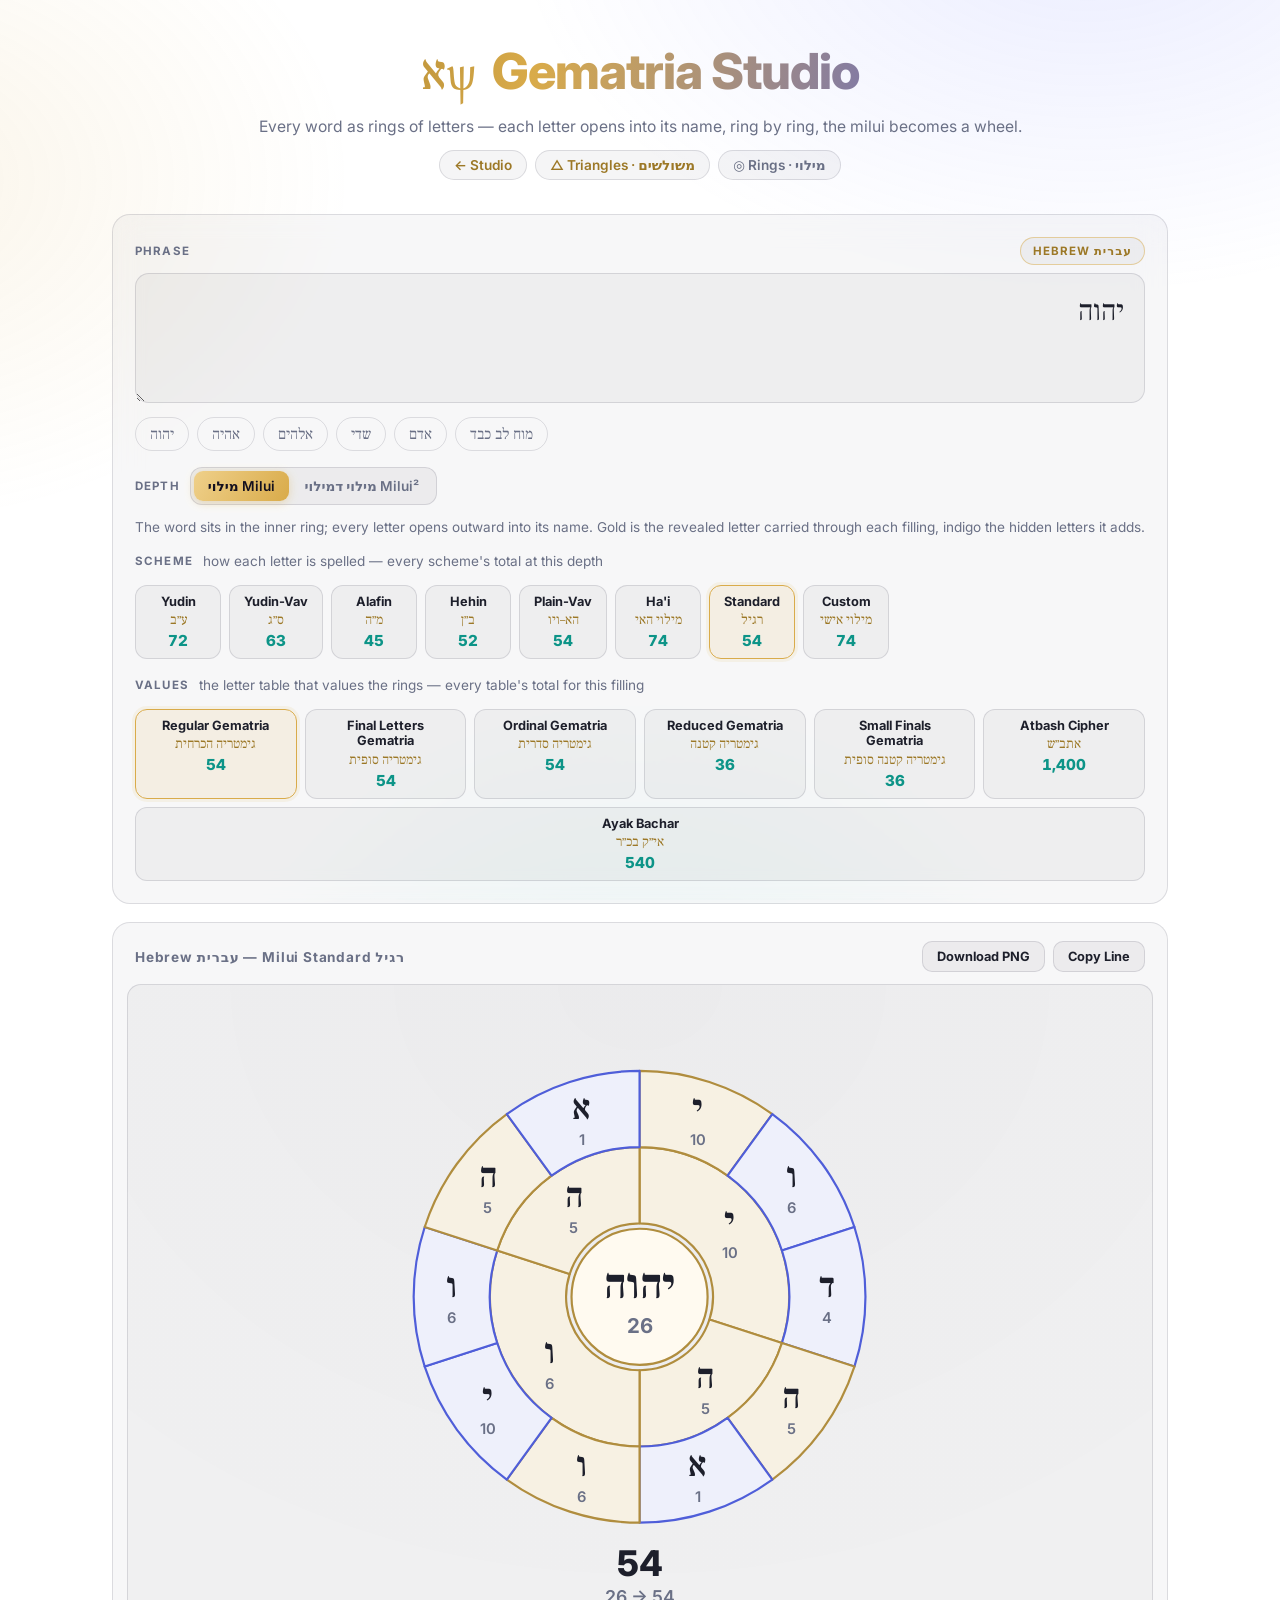
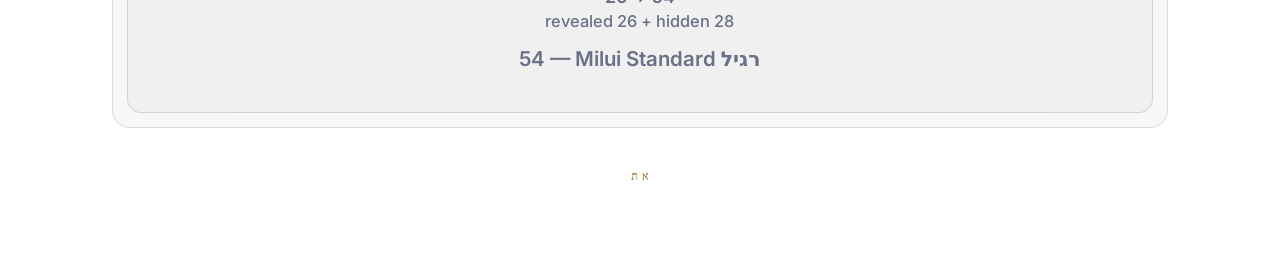
==== rings.html @ 841e675e "Add the Rings page: milui drawn as concentric rings A third page beside the Studio and Triangles. Ea" ====
<!DOCTYPE html>
<html lang="en">
<head>
  <meta charset="UTF-8" />
  <meta name="viewport" content="width=device-width, initial-scale=1.0" />
  <meta name="robots" content="noindex, nofollow" />
  <title>Gematria Studio — Rings</title>
  <link rel="stylesheet" href="styles.css" />
</head>
<body>
  <div class="aurora"></div>

  <div class="wrap">
    <header>
      <h1 class="brand"><a class="brand-link" href="index.html"><span class="glyphs">אψ</span>Gematria Studio</a></h1>
      <p class="tagline">Every word as rings of letters — each letter opens into its name, ring by ring, the milui becomes a wheel.</p>
      <nav class="site-nav"><a href="index.html">← Studio</a><a href="triangles.html">△ Triangles · משולשים</a><span class="site-nav-here">◎ Rings · מילוי</span></nav>
    </header>

    <!-- input -->
    <section class="card">
      <div class="input-row">
        <div class="phrase-box">
          <div class="phrase-head">
            <div class="phrase-keys">
              <span class="control-label">Phrase</span>
            </div>
            <span id="script-badge" class="script-badge he">Hebrew עברית</span>
          </div>
          <textarea id="phrase" rows="2" autocomplete="off" spellcheck="false" dir="rtl"
                    placeholder="e.g. יהוה · אלהים · שלום">יהוה</textarea>
        </div>
      </div>
      <div class="chips" id="chips">
        <button class="chip" data-text="יהוה">יהוה</button>
        <button class="chip" data-text="אהיה">אהיה</button>
        <button class="chip" data-text="אלהים">אלהים</button>
        <button class="chip" data-text="שדי">שדי</button>
        <button class="chip" data-text="אדם">אדם</button>
        <button class="chip" data-text="מוח לב כבד">מוח לב כבד</button>
      </div>
      <div class="controls tri-controls">
        <div class="control-group">
          <span class="control-label">Depth</span>
          <div class="seg" id="depth-seg">
            <button type="button" data-depth="1">מילוי Milui</button>
            <button type="button" data-depth="2">מילוי דמילוי Milui²</button>
          </div>
        </div>
        <p class="tri-hint">The word sits in the inner ring; every letter opens outward into its name. Gold is the revealed letter carried through each filling, indigo the hidden letters it adds.</p>
      </div>
      <div class="control-group tri-values-head">
        <span class="control-label">Scheme</span>
        <span class="tri-hint">how each letter is spelled — every scheme's total at this depth</span>
      </div>
      <div class="schemes visible" id="schemes"></div>
      <div class="control-group tri-values-head">
        <span class="control-label">Values</span>
        <span class="tri-hint">the letter table that values the rings — every table's total for this filling</span>
      </div>
      <div class="schemes visible" id="values"></div>
    </section>

    <!-- stage -->
    <section class="card stage-card">
      <div class="stage-toolbar">
        <span id="art-title">—</span>
        <div class="toolbar-actions">
          <button class="btn" id="dl-png">Download PNG</button>
          <button class="btn" id="copy-line">Copy Line</button>
        </div>
      </div>
      <div class="stage" id="stage"></div>
    </section>

    <footer>
      <span class="g">א</span>
      <span class="g">ת</span>
    </footer>
  </div>

  <!-- domain modules, in dependency order; gematria.js assembles the facade -->
  <script src="src/core.js"></script>
  <script src="src/alphabet-hebrew.js"></script>
  <script src="src/alphabet-greek.js"></script>
  <script src="src/alphabet-english.js"></script>
  <script src="src/ciphers.js"></script>
  <script src="src/insights.js"></script>
  <script src="src/milui-options.js"></script>
  <script src="src/milui-schemes.js"></script>
  <script src="src/milui-calc.js"></script>
  <script src="gematria.js"></script>
  <script src="rings.js"></script>
</body>
</html>
---- styles.css ----
/* ==========================================================================
   Gematria Studio — styles
   ========================================================================== */
@import url('https://fonts.googleapis.com/css2?family=Inter:wght@400;500;600;700;800&family=Frank+Ruhl+Libre:wght@400;500;700&family=Cardo:ital,wght@0,400;0,700;1,400&display=swap');

:root {
  --bg: #ffffff;
  --panel: rgba(20, 16, 42, 0.03);
  --panel-strong: rgba(20, 16, 42, 0.06);
  --line: rgba(20, 16, 42, 0.12);
  --text: #1d1f2b;
  --muted: #6a7086;
  --gold: #d9ab4a;
  --gold-soft: #efd08a;
  --gold-deep: #9c7827;
  --teal: #0d9488;
  --indigo: #4f5ed9;
  --prime: #d63b3b;
  --serif: 'Frank Ruhl Libre', 'Cardo', 'Times New Roman', serif;
  --sans: 'Inter', system-ui, -apple-system, 'Segoe UI', sans-serif;
  --radius: 18px;
}

* { box-sizing: border-box; margin: 0; padding: 0; }

html { color-scheme: light; }

body {
  font-family: var(--sans);
  background: var(--bg);
  color: var(--text);
  min-height: 100vh;
  overflow-x: hidden;
}

/* ambient background glow */
.aurora {
  position: fixed;
  inset: 0;
  z-index: -1;
  background:
    radial-gradient(60rem 40rem at 85% -10%, rgba(109, 124, 255, 0.14), transparent 60%),
    radial-gradient(50rem 36rem at -10% 20%, rgba(217, 171, 74, 0.12), transparent 60%),
    radial-gradient(46rem 40rem at 50% 120%, rgba(45, 212, 191, 0.08), transparent 60%);
  animation: drift 26s ease-in-out infinite alternate;
}
@keyframes drift {
  from { transform: translate3d(0, 0, 0) scale(1); }
  to   { transform: translate3d(-2%, 2%, 0) scale(1.06); }
}

.wrap {
  max-width: 1100px;
  margin: 0 auto;
  padding: 40px 22px 80px;
}

/* ---- header -------------------------------------------------------------- */
header { text-align: center; margin-bottom: 34px; }

.brand {
  font-size: clamp(2rem, 5vw, 3.1rem);
  font-weight: 800;
  letter-spacing: -0.02em;
  background: linear-gradient(100deg, var(--gold-deep) 10%, var(--gold) 40%, var(--indigo) 90%);
  -webkit-background-clip: text;
  background-clip: text;
  color: transparent;
}
.brand .glyphs {
  font-family: var(--serif);
  font-weight: 500;
  margin-right: 0.35em;
}
.tagline { color: var(--muted); margin-top: 10px; font-size: 0.98rem; }
.brand-link { color: inherit; text-decoration: none; }

/* ---- site navigation between the studio and its pages ------------------- */
.site-nav { display: flex; justify-content: center; flex-wrap: wrap; gap: 8px; margin-top: 14px; }
.site-nav a, .site-nav-here {
  font-size: 0.85rem;
  font-weight: 600;
  color: var(--gold-deep);
  text-decoration: none;
  background: rgba(20, 16, 42, 0.04);
  border: 1px solid var(--line);
  border-radius: 999px;
  padding: 6px 14px;
  transition: all 0.2s;
}
.site-nav a:hover { border-color: rgba(217, 171, 74, 0.5); transform: translateY(-1px); }
.site-nav-here { color: var(--muted); }
/* Rings page: each cell of a wheel fades in, staggered by --d */
.ring-cell { animation: ring-in 0.45s ease-out backwards; animation-delay: var(--d, 0ms); }
.ring-cell:hover path { filter: brightness(0.96); }
@keyframes ring-in { from { opacity: 0; } to { opacity: 1; } }
.tri-controls { margin-top: 16px; }
.tri-hint { color: var(--muted); font-size: 0.85rem; flex: 1 1 auto; min-width: 0; }
/* value pills carry long cipher names: let the name wrap so two fit a phone row */
#values .scheme-pill { flex: 1 1 140px; max-width: 100%; }
#values .s-name { white-space: normal; text-align: center; line-height: 1.2; }
.tri-values-head { margin-top: 18px; }
.seg button .heb { font-family: var(--serif); font-weight: 500; opacity: 0.8; margin-left: 4px; }

/* ---- cards --------------------------------------------------------------- */
.card {
  background: var(--panel);
  border: 1px solid var(--line);
  border-radius: var(--radius);
  backdrop-filter: blur(14px);
  -webkit-backdrop-filter: blur(14px);
  padding: 22px;
  margin-bottom: 18px;
}

/* ---- input --------------------------------------------------------------- */
.input-row { display: flex; gap: 12px; align-items: stretch; flex-wrap: wrap; }

.phrase-box { flex: 1 1 280px; }

/* badge + insert key row above the textarea */
.phrase-head {
  display: flex;
  align-items: center;
  justify-content: space-between;
  gap: 8px;
  margin-bottom: 8px;
}

.phrase-box textarea {
  display: block;
  width: 100%;
  min-height: 130px;
  resize: vertical;
  line-height: 1.5;
  font-family: var(--serif);
  font-size: clamp(1.3rem, 3vw, 1.8rem);
  padding: 16px 20px;
  color: var(--text);
  background: rgba(20, 16, 42, 0.04);
  border: 1px solid var(--line);
  border-radius: 14px;
  outline: none;
  transition: border-color 0.25s, box-shadow 0.25s;
}
.phrase-box textarea:focus {
  border-color: rgba(217, 171, 74, 0.55);
  box-shadow: 0 0 0 4px rgba(217, 171, 74, 0.12);
}
.phrase-box textarea::placeholder { color: #9aa0b4; font-family: var(--sans); font-size: 1.05rem; }

/* session-only comment box in the stage card */
.comment-box { margin-bottom: 14px; }
.comment-box textarea {
  display: block;
  width: 100%;
  min-height: 52px;
  resize: vertical;
  line-height: 1.5;
  font-family: var(--sans);
  font-size: 0.95rem;
  padding: 10px 14px;
  color: var(--text);
  background: rgba(20, 16, 42, 0.04);
  border: 1px solid var(--line);
  border-radius: 12px;
  outline: none;
  transition: border-color 0.25s, box-shadow 0.25s;
}
.comment-box textarea:focus {
  border-color: rgba(217, 171, 74, 0.55);
  box-shadow: 0 0 0 4px rgba(217, 171, 74, 0.12);
}
.comment-box textarea::placeholder { color: #9aa0b4; }

.script-badge {
  font-size: 0.72rem;
  font-weight: 700;
  letter-spacing: 0.09em;
  text-transform: uppercase;
  padding: 6px 12px;
  border-radius: 999px;
  border: 1px solid var(--line);
  color: var(--muted);
  background: rgba(20, 16, 42, 0.04);
  transition: all 0.3s;
  pointer-events: none;
}
.script-badge.he { color: var(--gold-deep); border-color: rgba(217, 171, 74, 0.5); }
.script-badge.el { color: var(--indigo); border-color: rgba(79, 94, 217, 0.5); }
.script-badge.en { color: var(--teal); border-color: rgba(13, 148, 136, 0.5); }

/* rabati (×1000) and word-run keys (achor, ratzo vashov, sulam, milui), in the
   row above the textarea; the keys wrap under the badge on a phone rather
   than squeezing a label onto two lines */
.phrase-keys { display: flex; flex-wrap: wrap; align-items: center; gap: 6px; }
.insert-rabati,
.insert-achor,
.insert-ratzo,
.insert-sulam,
.insert-milui,
.insert-undo {
  white-space: nowrap;
  font-family: var(--serif);
  font-size: 1.05rem;
  line-height: 1;
  color: var(--gold-deep);
  background: rgba(20, 16, 42, 0.04);
  border: 1px solid var(--line);
  border-radius: 999px;
  padding: 7px 14px;
  cursor: pointer;
  transition: all 0.2s;
}
.insert-rabati:hover,
.insert-achor:hover,
.insert-ratzo:hover,
.insert-sulam:hover,
.insert-milui:hover,
.insert-undo:hover:not(:disabled) {
  border-color: rgba(217, 171, 74, 0.5);
  box-shadow: 0 0 0 4px rgba(217, 171, 74, 0.12);
  transform: translateY(-1px);
}
/* the Triangles page's milui scheme picker sits in the key row as a pill */
.milui-scheme {
  font-family: var(--serif);
  font-size: 0.95rem;
  color: var(--gold-deep);
  background: rgba(20, 16, 42, 0.04);
  border: 1px solid var(--line);
  border-radius: 999px;
  padding: 6px 12px;
  cursor: pointer;
  max-width: 11em;
}
.milui-scheme:focus { outline: none; border-color: rgba(217, 171, 74, 0.55); }
/* the undo key sits greyed until a key press has given it something to undo */
.insert-undo { color: var(--muted); }
.insert-undo:disabled { opacity: 0.4; cursor: default; }

.chips { display: flex; flex-wrap: wrap; gap: 8px; margin-top: 14px; }
.chip {
  font-family: var(--serif);
  font-size: 0.95rem;
  color: var(--muted);
  background: transparent;
  border: 1px solid var(--line);
  border-radius: 999px;
  padding: 6px 14px;
  cursor: pointer;
  transition: all 0.2s;
}
.chip:hover { color: var(--gold-deep); border-color: rgba(217, 171, 74, 0.5); transform: translateY(-1px); }

/* ---- controls ------------------------------------------------------------ */
.controls {
  display: flex;
  flex-wrap: wrap;
  gap: 14px;
  align-items: center;
  justify-content: space-between;
}
.control-group { display: flex; align-items: center; gap: 10px; flex-wrap: wrap; min-width: 0; }
.control-label {
  font-size: 0.72rem;
  font-weight: 700;
  letter-spacing: 0.1em;
  text-transform: uppercase;
  color: var(--muted);
}

.seg {
  display: inline-flex;
  background: rgba(20, 16, 42, 0.05);
  border: 1px solid var(--line);
  border-radius: 12px;
  padding: 3px;
  gap: 2px;
  max-width: 100%;
}
.seg button {
  font-family: var(--sans);
  font-size: 0.85rem;
  font-weight: 600;
  color: var(--muted);
  background: transparent;
  border: 0;
  border-radius: 9px;
  padding: 7px 14px;
  cursor: pointer;
  transition: all 0.2s;
  white-space: nowrap;
}
.seg button:hover:not(:disabled) { color: var(--text); }
.seg button.active {
  color: #14101f;
  background: linear-gradient(120deg, var(--gold-soft), var(--gold));
  box-shadow: 0 2px 10px rgba(217, 171, 74, 0.35);
}
.seg button:disabled { opacity: 0.35; cursor: not-allowed; }

select {
  font-family: var(--sans);
  font-size: 0.88rem;
  font-weight: 600;
  color: var(--text);
  background: rgba(20, 16, 42, 0.05);
  border: 1px solid var(--line);
  border-radius: 12px;
  padding: 9px 12px;
  cursor: pointer;
  outline: none;
  max-width: 100%;
  min-width: 0;
}
select:focus { border-color: rgba(217, 171, 74, 0.55); }

/* milui scheme pills */
.schemes { display: none; flex-wrap: wrap; gap: 8px; margin-top: 16px; }
.schemes.visible { display: flex; }
.scheme-pill {
  display: flex;
  flex-direction: column;
  align-items: center;
  gap: 2px;
  min-width: 86px;
  padding: 8px 14px;
  background: rgba(20, 16, 42, 0.04);
  border: 1px solid var(--line);
  border-radius: 12px;
  cursor: pointer;
  transition: all 0.2s;
  color: var(--text);
  font-family: var(--sans);
}
.scheme-pill:hover { border-color: rgba(217, 171, 74, 0.45); transform: translateY(-1px); }
.scheme-pill.active {
  border-color: var(--gold);
  background: rgba(217, 171, 74, 0.12);
  box-shadow: 0 0 0 3px rgba(217, 171, 74, 0.1);
}
/* a prime total gets the same red border as the milui boxes and insight cards */
.scheme-pill.prime { border-color: var(--prime); box-shadow: inset 0 0 0 1px var(--prime); }
.scheme-pill.active.prime {
  box-shadow: inset 0 0 0 1px var(--prime), 0 0 0 3px rgba(217, 171, 74, 0.1);
}
.scheme-pill .s-name { font-size: 0.8rem; font-weight: 700; }
.scheme-pill .s-heb { font-family: var(--serif); font-size: 0.85rem; color: var(--gold-deep); }
.scheme-pill .s-total { font-size: 0.95rem; font-weight: 800; color: var(--teal); font-variant-numeric: tabular-nums; }

.edit-pill { justify-content: center; }
.edit-pill .s-name { color: var(--muted); }
.edit-pill:hover .s-name { color: var(--gold-deep); }

/* ---- cipher color config panel --------------------------------------------- */
.colors-grid {
  display: grid;
  grid-template-columns: repeat(auto-fill, minmax(280px, 1fr));
  gap: 10px;
  margin-top: 16px;
}
.colors-script {
  grid-column: 1 / -1;
  font-size: 0.72rem;
  font-weight: 700;
  letter-spacing: 0.1em;
  text-transform: uppercase;
  color: var(--muted);
  margin-top: 8px;
}
.colors-script:first-child { margin-top: 0; }
.color-row {
  display: flex;
  align-items: center;
  gap: 10px;
  padding: 8px 12px;
  background: rgba(20, 16, 42, 0.04);
  border: 1px solid var(--line);
  border-radius: 12px;
}
.color-row input[type='color'] {
  flex: 0 0 34px;
  width: 34px;
  height: 26px;
  padding: 0;
  border: 1px solid var(--line);
  border-radius: 8px;
  background: none;
  cursor: pointer;
}
.color-row input[type='color']::-webkit-color-swatch-wrapper { padding: 2px; }
.color-row input[type='color']::-webkit-color-swatch { border: none; border-radius: 5px; }
.color-row .c-label {
  flex: 1;
  min-width: 0;
  font-size: 0.8rem;
  font-weight: 600;
  overflow-wrap: anywhere;
}
.color-row .c-reset {
  font-size: 0.95rem;
  line-height: 1;
  color: var(--muted);
  background: transparent;
  border: 1px solid var(--line);
  border-radius: 999px;
  padding: 4px 8px;
  cursor: pointer;
  transition: all 0.2s;
}
.color-row .c-reset:hover { color: var(--gold-deep); border-color: rgba(217, 171, 74, 0.5); }

/* ---- custom milui config panel -------------------------------------------- */
.config-head h2 { font-size: 1.05rem; font-weight: 800; }
.config-head h2 .heb { font-family: var(--serif); font-weight: 500; color: var(--gold-deep); }
.config-head p { color: var(--muted); font-size: 0.85rem; margin-top: 6px; }

.milui-grid {
  display: grid;
  grid-template-columns: repeat(auto-fill, minmax(230px, 1fr));
  gap: 10px;
  margin-top: 16px;
}
.milui-row {
  display: flex;
  align-items: center;
  gap: 10px;
  padding: 8px 12px;
  background: rgba(20, 16, 42, 0.04);
  border: 1px solid var(--line);
  border-radius: 12px;
  transition: border-color 0.2s;
}
.milui-row:focus-within { border-color: rgba(217, 171, 74, 0.55); }
.milui-row .m-letter {
  font-family: var(--serif);
  font-size: 1.45rem;
  color: var(--gold-deep);
  width: 1.2em;
  text-align: center;
}
.milui-row .m-name {
  font-size: 0.68rem;
  font-weight: 600;
  letter-spacing: 0.04em;
  text-transform: uppercase;
  color: var(--muted);
  width: 52px;
}
.milui-row input {
  flex: 1;
  min-width: 0;
  font-family: var(--serif);
  font-size: 1.1rem;
  color: var(--text);
  background: transparent;
  border: 0;
  border-bottom: 1px solid var(--line);
  padding: 3px 2px;
  outline: none;
  text-align: right;
}
.milui-row input:focus { border-bottom-color: var(--gold); }
.milui-row .m-value {
  min-width: 3.5ch;
  text-align: right;
  font-weight: 800;
  color: var(--teal);
  font-variant-numeric: tabular-nums;
}
.milui-row.invalid { border-color: rgba(214, 69, 69, 0.6); }
.milui-row.invalid .m-value { color: #d64545; }

.config-actions { display: flex; align-items: center; gap: 10px; margin-top: 16px; }
.btn-primary {
  color: #14101f;
  background: linear-gradient(120deg, var(--gold-soft), var(--gold));
  border-color: transparent;
}
.btn-primary:hover { color: #14101f; border-color: var(--gold-deep); }
.cfg-msg { font-size: 0.82rem; color: var(--teal); font-weight: 600; }
.cfg-msg.error { color: #d64545; }

/* ---- stage --------------------------------------------------------------- */
.stage-card { padding: 14px; }
.stage-toolbar {
  display: flex;
  flex-wrap: wrap;
  justify-content: space-between;
  align-items: center;
  gap: 10px;
  padding: 4px 8px 12px;
}
#art-title { font-size: 0.85rem; font-weight: 700; letter-spacing: 0.06em; color: var(--muted); }
/* the cipher's source text: quote, then citation — a full-width line under the title */
.art-source {
  flex-basis: 100%;
  order: 1;
  font-family: var(--serif);
  font-size: 0.9rem;
  color: var(--muted);
  display: flex;
  flex-wrap: wrap;
  gap: 4px 12px;
  align-items: baseline;
}
.art-source .s-quote { color: var(--gold-deep); }
.art-source .s-quote::before { content: '״'; }
.art-source .s-quote::after { content: '״'; }
.art-source .s-cite { font-size: 0.8rem; }
.toolbar-actions { display: flex; flex-wrap: wrap; gap: 8px; }
.btn {
  font-family: var(--sans);
  font-size: 0.8rem;
  font-weight: 700;
  color: var(--text);
  background: rgba(20, 16, 42, 0.05);
  border: 1px solid var(--line);
  border-radius: 10px;
  padding: 7px 14px;
  cursor: pointer;
  transition: all 0.2s;
}
.btn:hover { border-color: rgba(217, 171, 74, 0.5); color: var(--gold-deep); }

.stage {
  position: relative;
  min-height: 300px;
  background:
    radial-gradient(80% 90% at 50% 0%, rgba(20, 16, 42, 0.02), transparent),
    rgba(20, 16, 42, 0.03);
  border: 1px solid var(--line);
  border-radius: 14px;
  padding: 26px 18px;
  display: flex;
  align-items: center;
  justify-content: center;
  overflow: hidden;
}
.stage svg {
  display: block;
  margin: 0 auto;
  width: auto;
  height: auto;
  max-width: 100%;
  max-height: 75vh;
}

/* compare view: one card per cipher so each section scales up on its own */
.compare-cards {
  width: 100%;
  display: flex;
  flex-direction: column;
  gap: 18px;
}
.compare-card {
  background: rgba(255, 255, 255, 0.5);
  border: 1px solid var(--line);
  border-radius: 16px;
  padding: 14px 18px 20px;
}
.compare-card.equal { border-color: rgba(52, 211, 153, 0.55); }
.compare-card-title {
  font-family: var(--serif);
  font-size: 1.2rem;
  font-weight: 700;
  color: var(--text);
  text-align: center;
  margin-bottom: 12px;
}
.compare-card svg { max-height: 56vh; }

.empty-state {
  text-align: center;
  color: var(--muted);
  padding: 50px 0;
}
.empty-state .big-glyphs {
  font-family: var(--serif);
  font-size: 3rem;
  background: linear-gradient(120deg, var(--gold), var(--indigo));
  -webkit-background-clip: text;
  background-clip: text;
  color: transparent;
  animation: pulse 3.2s ease-in-out infinite;
}
@keyframes pulse { 0%, 100% { opacity: 0.55; } 50% { opacity: 1; } }

/* svg cell interactivity + entrance */
.cell {
  cursor: pointer;
  transform-box: fill-box;
  transform-origin: center;
  /* fill-mode backwards (not both): a forwards fill would pin the final
     keyframe transform and swallow the :hover scale */
  animation: rise 0.55s cubic-bezier(0.2, 0.7, 0.2, 1) backwards;
  animation-delay: var(--d, 0ms);
  transition: transform 0.18s ease;
}
.cell:hover { transform: scale(1.09); }
@keyframes rise {
  from { opacity: 0; transform: translateY(14px) scale(0.9); }
  to   { opacity: 1; transform: translateY(0) scale(1); }
}
.sum-box {
  animation: rise 0.6s cubic-bezier(0.2, 0.7, 0.2, 1) backwards;
  animation-delay: var(--d, 0ms);
  transform-box: fill-box;
  transform-origin: center;
}

/* tooltip */
#tooltip {
  position: fixed;
  z-index: 50;
  pointer-events: none;
  background: rgba(255, 255, 255, 0.97);
  border: 1px solid rgba(217, 171, 74, 0.4);
  border-radius: 12px;
  padding: 10px 14px;
  font-size: 0.82rem;
  line-height: 1.5;
  color: var(--text);
  box-shadow: 0 10px 30px rgba(20, 16, 42, 0.16);
  opacity: 0;
  transform: translateY(4px);
  transition: opacity 0.15s, transform 0.15s;
  max-width: 260px;
}
#tooltip.show { opacity: 1; transform: translateY(0); }
#tooltip .t-letter { font-family: var(--serif); font-size: 1.25rem; color: var(--gold-deep); }
#tooltip .t-name { font-weight: 700; }
#tooltip .t-sub { color: var(--muted); }
#tooltip .t-milui { font-family: var(--serif); color: var(--indigo); }

/* ---- number insights + atbash mapping ------------------------------------- */
.facts-head h2 { font-size: 1.05rem; font-weight: 800; }
.facts-head h2 .heb { font-family: var(--serif); font-weight: 500; color: var(--gold-deep); }
.facts-head p { color: var(--muted); font-size: 0.85rem; margin-top: 4px; }

.facts {
  display: grid;
  grid-template-columns: repeat(auto-fill, minmax(290px, 1fr));
  gap: 12px;
  margin-top: 16px;
}
.fact-block {
  background: rgba(20, 16, 42, 0.04);
  border: 1px solid var(--line);
  border-radius: 14px;
  padding: 14px 16px;
  display: flex;
  flex-direction: column;
  gap: 8px;
}
.fact-head {
  display: flex;
  align-items: baseline;
  justify-content: space-between;
  gap: 10px;
}
.fact-label {
  font-family: var(--serif);
  font-size: 0.95rem;
  color: var(--muted);
  overflow-wrap: anywhere;
}
.fact-value {
  font-size: 1.5rem;
  font-weight: 800;
  color: var(--teal);
  font-variant-numeric: tabular-nums;
}
.fact-kind { font-size: 1.02rem; font-weight: 700; }
.fact-kind.prime { color: var(--gold-deep); }
.fact-block.prime { border: 2px solid var(--prime); }
.fact-pairs, .fact-tags { display: flex; flex-wrap: wrap; gap: 6px; }
.fact-chip {
  font-size: 0.78rem;
  font-weight: 600;
  color: var(--text);
  background: rgba(20, 16, 42, 0.05);
  border: 1px solid var(--line);
  border-radius: 999px;
  padding: 3px 10px;
  font-variant-numeric: tabular-nums;
  white-space: nowrap;
}
.fact-tag {
  font-size: 0.78rem;
  font-weight: 600;
  color: var(--indigo);
  background: rgba(79, 94, 217, 0.08);
  border: 1px solid rgba(79, 94, 217, 0.25);
  border-radius: 999px;
  padding: 3px 10px;
}
.fact-tag.dr {
  color: var(--muted);
  background: rgba(20, 16, 42, 0.04);
  border-color: var(--line);
}

.atbash { display: flex; flex-direction: column; gap: 12px; margin-top: 16px; }
.atbash-row {
  background: rgba(20, 16, 42, 0.04);
  border: 1px solid var(--line);
  border-radius: 14px;
  padding: 12px 16px;
  display: flex;
  flex-direction: column;
  gap: 8px;
}
.atbash-words {
  display: flex;
  align-items: center;
  gap: 12px;
  font-family: var(--serif);
  font-size: 1.35rem;
}
.atbash-words .a-src { color: var(--text); }
.atbash-words .a-arrow { color: var(--muted); font-family: var(--sans); font-size: 1rem; }
.atbash-words .a-dst { color: var(--gold-deep); font-weight: 700; }
.atbash-chips { display: flex; flex-wrap: wrap; gap: 6px; }
.atbash-chip { font-family: var(--serif); font-size: 0.9rem; }

.shemet { display: flex; flex-direction: column; gap: 12px; margin-top: 16px; }
.shemet-cells {
  display: grid;
  grid-template-columns: repeat(3, minmax(0, 1fr));
  gap: 12px;
}
.shemet-cell {
  background: rgba(20, 16, 42, 0.04);
  border: 1px solid var(--line);
  border-radius: 14px;
  padding: 12px 14px;
  display: flex;
  flex-direction: column;
  gap: 4px;
  cursor: pointer;
  text-align: center;
  font: inherit;
  color: inherit;
}
.shemet-cell:hover { border-color: var(--gold-deep); }
.shemet-cell .s-term { font-family: var(--serif); font-size: 1.35rem; font-weight: 700; color: var(--gold-deep); }
.shemet-cell .s-name { font-size: 0.78rem; color: var(--muted); }
.shemet-cell .s-value { font-size: 1.5rem; font-weight: 800; color: var(--teal); font-variant-numeric: tabular-nums; }
.shemet-cell .s-note { font-size: 0.8rem; font-weight: 600; color: var(--text); font-variant-numeric: tabular-nums; }
.shemet-cell.active .s-term { color: inherit; }
.shemet-balance {
  font-size: 0.95rem;
  font-weight: 600;
  color: var(--text);
  font-variant-numeric: tabular-nums;
  display: flex;
  flex-wrap: wrap;
  gap: 6px 14px;
}
.shemet-balance .heb { font-family: var(--serif); color: var(--gold-deep); }
.shemet-reading { font-size: 0.85rem; color: var(--muted); font-style: italic; font-variant-numeric: tabular-nums; }
.shemet-words { display: flex; flex-wrap: wrap; gap: 6px; }
.shemet-word { font-family: var(--serif); font-size: 0.9rem; }
@media (max-width: 480px) {
  .shemet-cells { grid-template-columns: 1fr; }
}

footer {
  margin-top: 40px;
  text-align: center;
  color: var(--muted);
  font-size: 0.78rem;
}
footer .g { font-family: var(--serif); color: var(--gold-deep); }

@media (max-width: 640px) {
  #values .scheme-pill { max-width: calc(50% - 4px); }
  .controls { flex-direction: column; align-items: stretch; }
  /* label on its own line, control fills the card width — nothing can
     spill past the card edge */
  .control-group { flex-direction: column; align-items: stretch; gap: 8px; }
  .control-group > .seg,
  .control-group > select { width: 100%; }
  .control-group > .btn { align-self: flex-start; }
  .seg { display: flex; flex-wrap: wrap; }
  .seg button { flex: 1 1 auto; white-space: normal; padding: 7px 10px; }
  .stage-toolbar { flex-direction: column; align-items: stretch; }
  .toolbar-actions .btn { flex: 1 1 auto; }
}
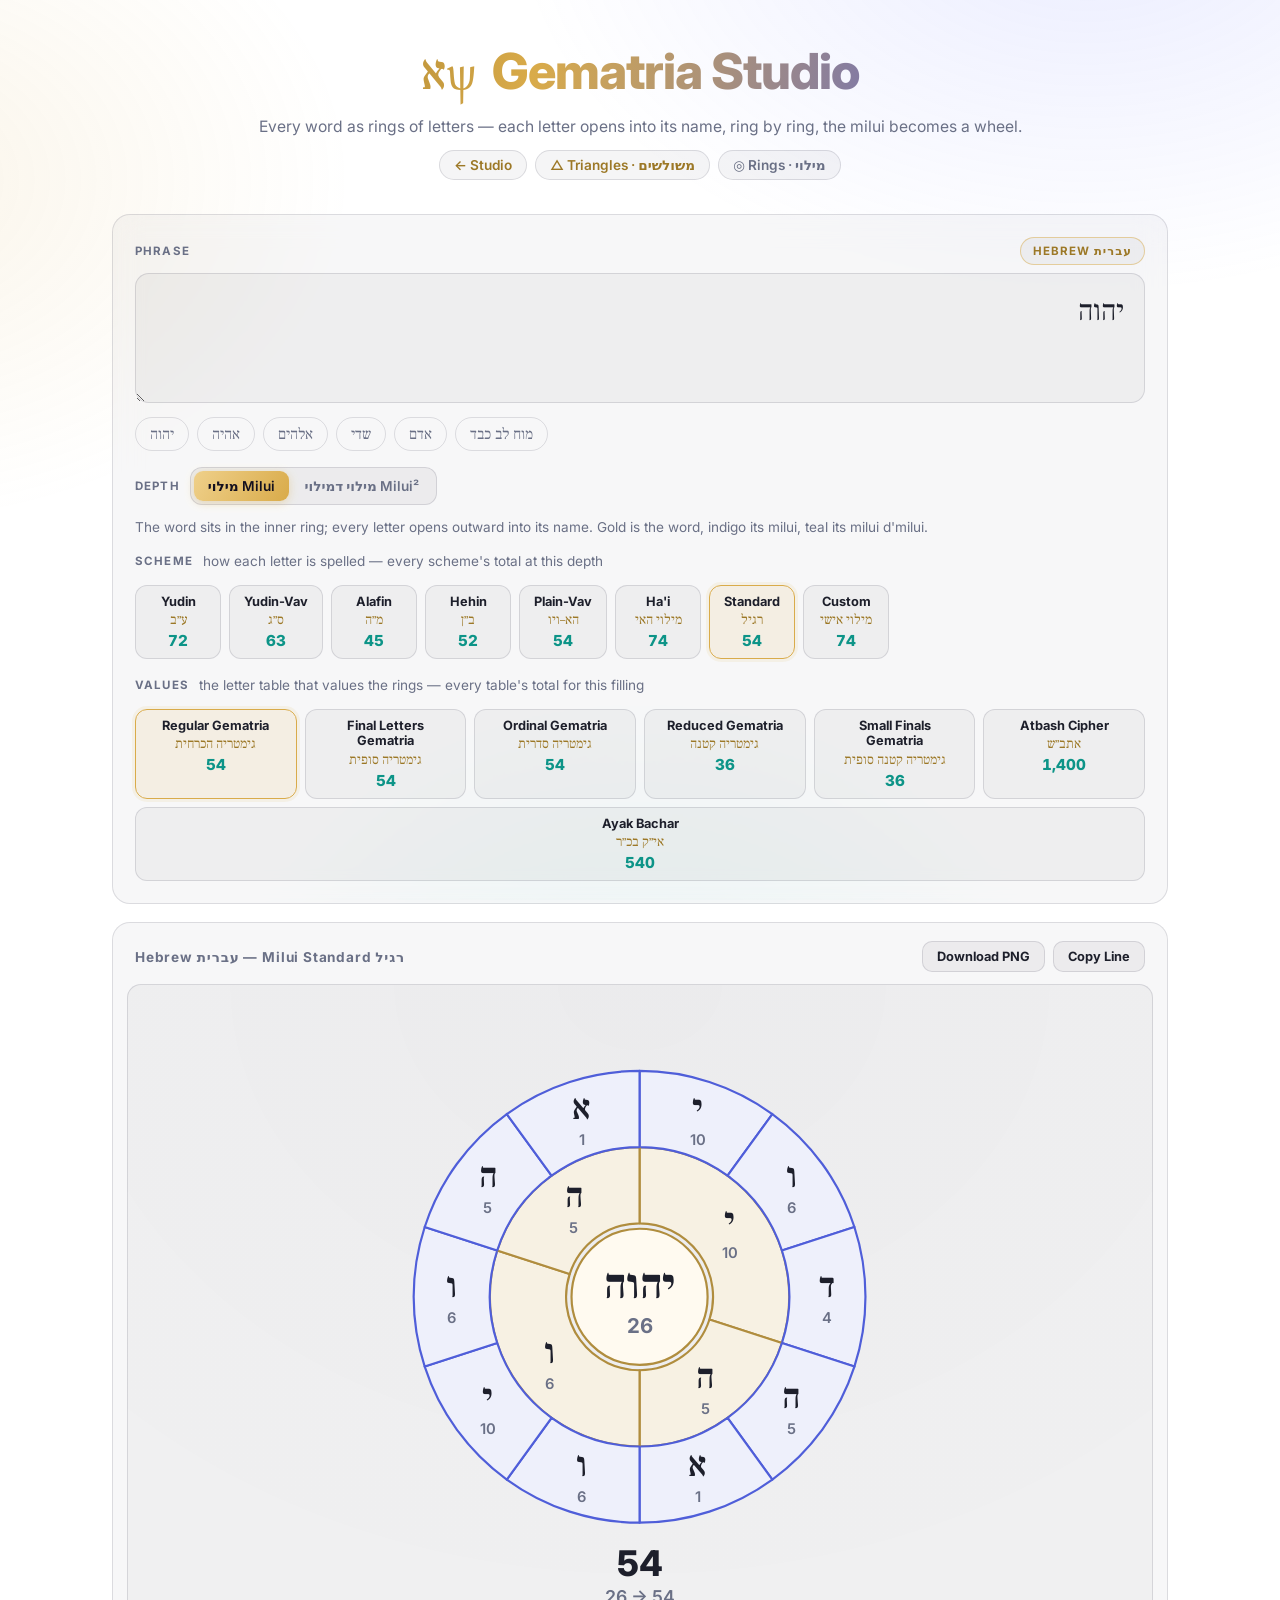
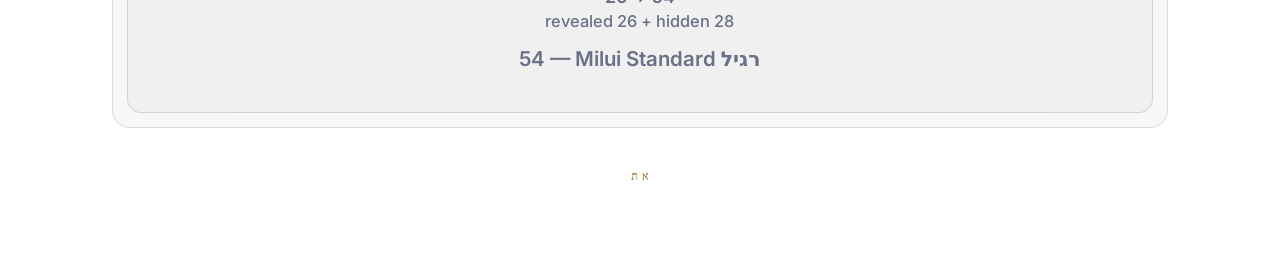
==== commit 5fb8cdc4: "Rings: one colour per ring The word's ring is gold, its milui indigo and its milui d'milui teal, in " ====
--- a/rings.html
+++ b/rings.html
@@ -47,7 +47,7 @@
             <button type="button" data-depth="2">מילוי דמילוי Milui²</button>
           </div>
         </div>
-        <p class="tri-hint">The word sits in the inner ring; every letter opens outward into its name. Gold is the revealed letter carried through each filling, indigo the hidden letters it adds.</p>
+        <p class="tri-hint">The word sits in the inner ring; every letter opens outward into its name. Gold is the word, indigo its milui, teal its milui d'milui.</p>
       </div>
       <div class="control-group tri-values-head">
         <span class="control-label">Scheme</span>
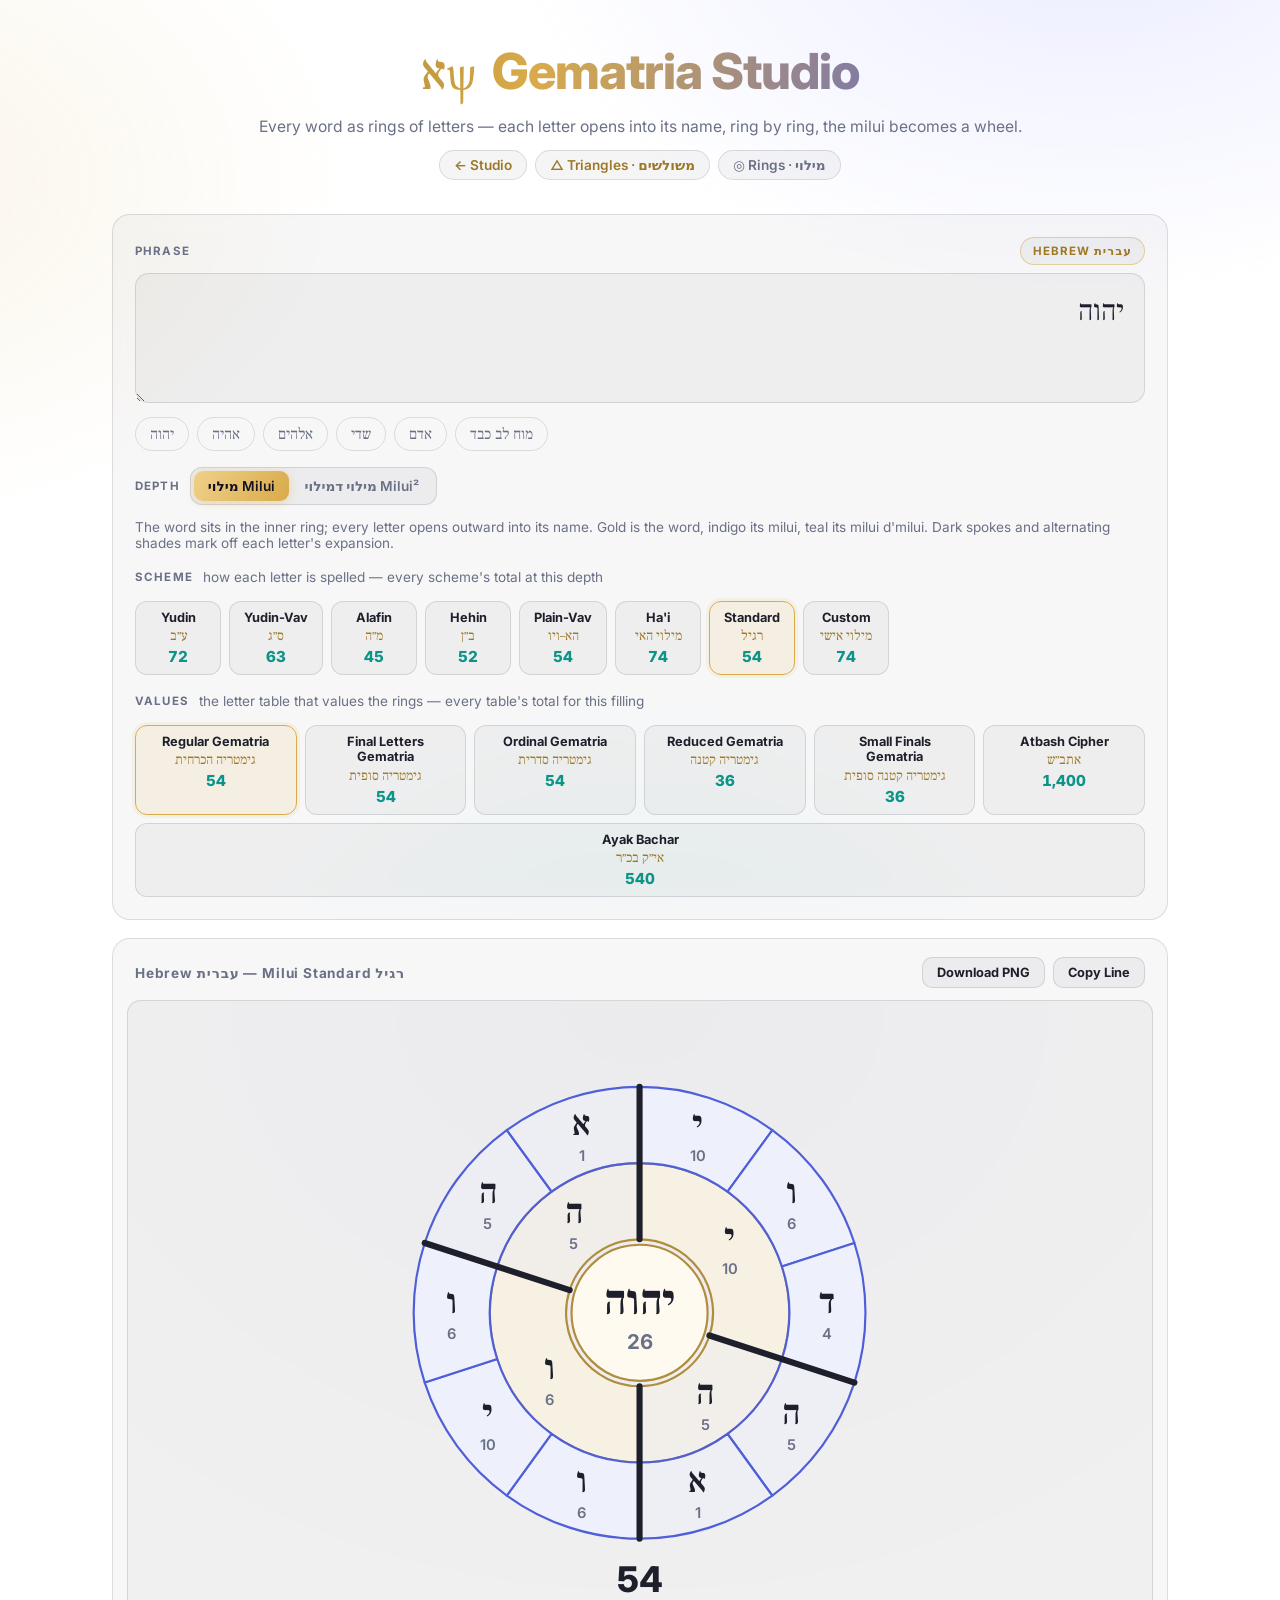
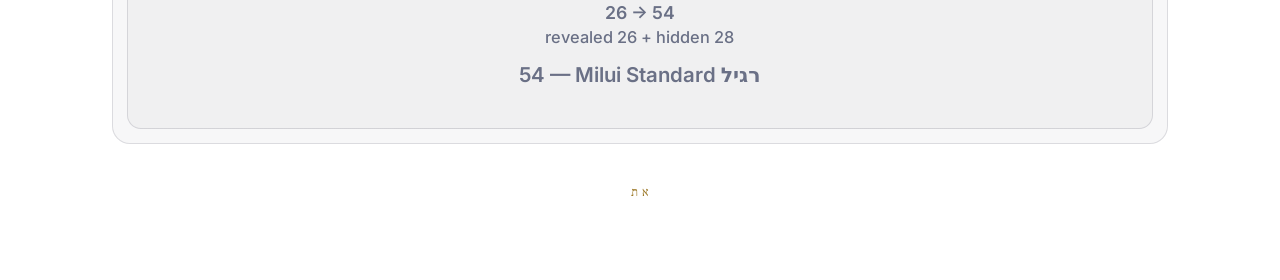
==== commit bc22879b: "Rings: mark off each letter's expansion with spokes and shades Heavy dark spokes run from the hub to" ====
--- a/rings.html
+++ b/rings.html
@@ -47,7 +47,7 @@
             <button type="button" data-depth="2">מילוי דמילוי Milui²</button>
           </div>
         </div>
-        <p class="tri-hint">The word sits in the inner ring; every letter opens outward into its name. Gold is the word, indigo its milui, teal its milui d'milui.</p>
+        <p class="tri-hint">The word sits in the inner ring; every letter opens outward into its name. Gold is the word, indigo its milui, teal its milui d'milui. Dark spokes and alternating shades mark off each letter's expansion.</p>
       </div>
       <div class="control-group tri-values-head">
         <span class="control-label">Scheme</span>
